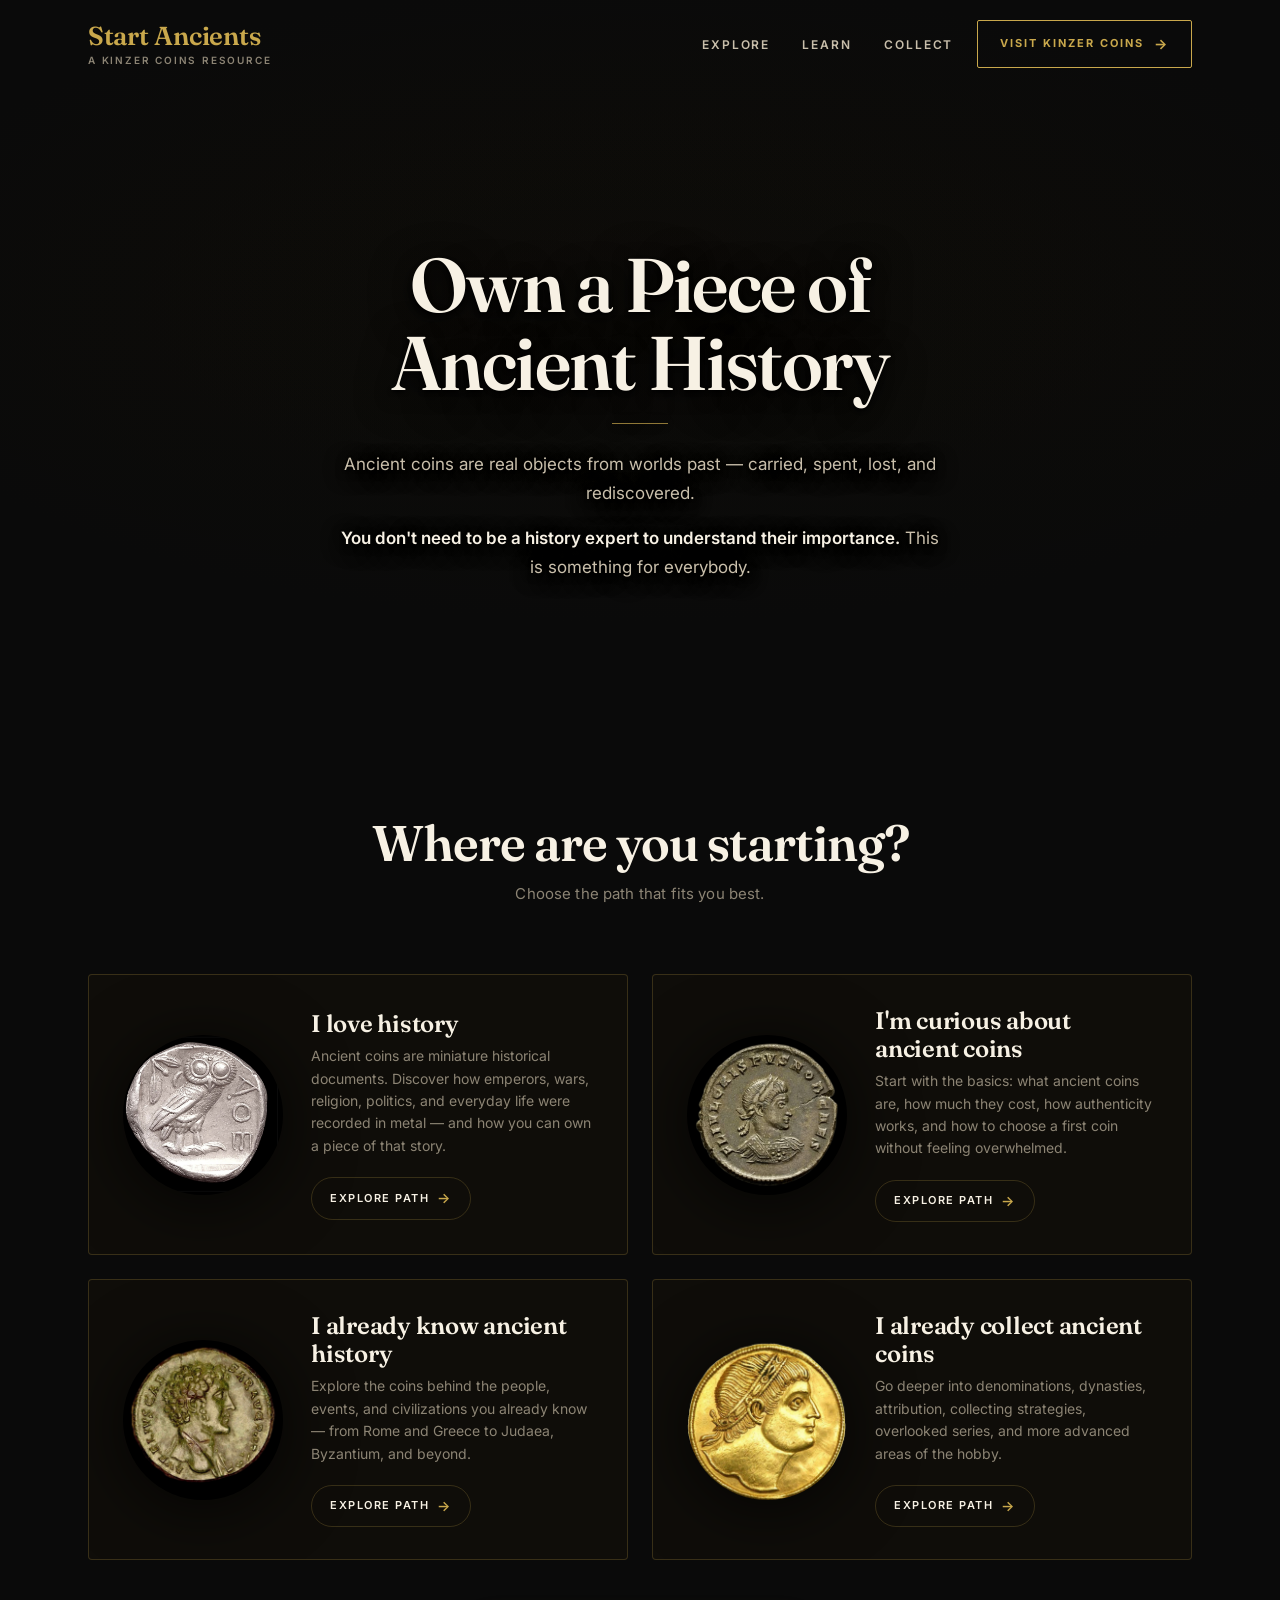
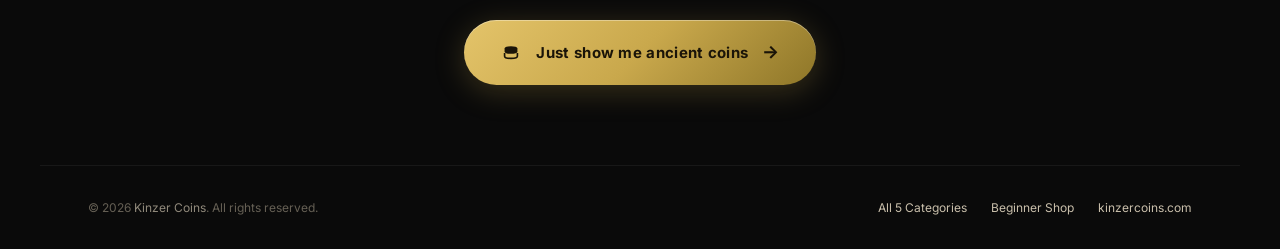
==== index.html @ 897a08aa "Shorten hero lead paragraphs per Charlie's feedback Two long paragraphs (~50 words each) shortened t" ====
<!DOCTYPE html>
<html lang="en">
<head>
  <meta charset="UTF-8"/>
  <meta name="viewport" content="width=device-width,initial-scale=1.0"/>
  <title>Start Ancients — A Kinzer Coins Resource</title>
  <meta name="description" content="Own a piece of ancient history. Real coins from Rome, Greece, Judaea, Byzantium and beyond — still surprisingly affordable. A guided discovery engine for history fans, beginners, and collectors."/>
  <link rel="canonical" href="https://startancients.com/"/>

  <link rel="icon" type="image/png" href="logo.png"/>
  <link rel="apple-touch-icon" href="logo.png"/>

  <meta property="og:title" content="Start Ancients — A Kinzer Coins Resource"/>
  <meta property="og:description" content="Own a piece of ancient history. Real coins from Rome, Greece, Judaea, Byzantium and beyond — still surprisingly affordable. Where are you starting?"/>
  <meta property="og:image" content="https://startancients.com/logo.png"/>
  <meta property="og:type" content="website"/>
  <meta property="og:url" content="https://startancients.com/"/>
  <meta property="og:site_name" content="Kinzer Coins"/>

  <meta name="twitter:card" content="summary_large_image"/>
  <meta name="twitter:title" content="Start Ancients — A Kinzer Coins Resource"/>
  <meta name="twitter:description" content="Own a piece of ancient history. Real coins from Rome, Greece, Judaea, Byzantium and beyond — still surprisingly affordable. Where are you starting?"/>
  <meta name="twitter:image" content="https://startancients.com/logo.png"/>

  <script type="application/ld+json">
  {
    "@context": "https://schema.org",
    "@graph": [
      {"@type":"Organization","@id":"https://kinzercoins.com/#organization","name":"Kinzer Coins","url":"https://kinzercoins.com/","logo":{"@type":"ImageObject","url":"https://startancients.com/logo.png"},"foundingDate":"2022","sameAs":["https://startancients.com/"]},
      {"@type":"WebSite","@id":"https://startancients.com/#website","url":"https://startancients.com/","name":"Start Ancients","description":"A guided discovery engine for ancient coin collecting, curated by Kinzer Coins.","publisher":{"@id":"https://kinzercoins.com/#organization"},"inLanguage":"en"},
      {"@type":"WebPage","@id":"https://startancients.com/#webpage","url":"https://startancients.com/","name":"Start Ancients — A Kinzer Coins Resource","isPartOf":{"@id":"https://startancients.com/#website"},"about":{"@id":"https://kinzercoins.com/#organization"},"inLanguage":"en"}
    ]
  }
  </script>

  <link rel="preconnect" href="https://fonts.googleapis.com"/>
  <link rel="preconnect" href="https://fonts.gstatic.com" crossorigin/>
  <link href="https://fonts.googleapis.com/css2?family=Fraunces:opsz,wght@9..144,400;9..144,600;9..144,800&family=Inter:wght@400;500;600;700&display=swap" rel="stylesheet"/>
  <link rel="preconnect" href="https://d8j0ntlcm91z4.cloudfront.net" crossorigin/>
  <link rel="preconnect" href="https://kinzercoins.com" crossorigin/>
  <link rel="preload" as="image" href="/assets/coins/love-history.jpeg"/>
  <link rel="preload" as="image" href="/assets/coins/curious.png"/>
  <link rel="preload" as="image" href="/assets/coins/know-history.jpeg"/>
  <link rel="preload" as="image" href="/assets/coins/collect.png"/>

<style>
/* ═══════ TOKENS ══════════════════════════════════════════════ */
:root{
  --bg:    #0A0A0A;
  --bg2:   #111;
  --bg3:   #171716;
  --ink:   #F7F1E4;
  --ink2:  #C9BFAB;
  --ink3:  #8C8474;
  --ink4:  #5A5449;
  --gold:  #C9A84C;
  --gold2: #E4C46A;
  --gold3: #8E7628;
  --line:  rgba(201,168,76,.22);
  --line2: rgba(255,255,255,.06);
  --serif: 'Fraunces', ui-serif, Georgia, serif;
  --sans:  'Inter', system-ui, -apple-system, Segoe UI, sans-serif;
  --rp:    999px;
  --e1:    cubic-bezier(.16,1,.3,1);
  --g:     clamp(20px, 4vw, 48px);
  --mx:    1200px;
  --nav-h: 88px;
}

*,*::before,*::after{box-sizing:border-box;margin:0;padding:0;}
html{scroll-behavior:smooth;}
body{
  background:var(--bg);color:var(--ink);
  font-family:var(--sans);font-size:16px;line-height:1.6;
  -webkit-font-smoothing:antialiased;
  overflow-x:hidden;
}
img,svg{display:block;max-width:100%;}
a{color:inherit;text-decoration:none;}
button{font:inherit;color:inherit;background:none;border:none;cursor:pointer;}

/* ═══════ HEADER ══════════════════════════════════════════════ */
.head{
  position:absolute;top:0;left:0;right:0;z-index:10;
  padding:20px var(--g);
  display:flex;align-items:center;gap:24px;
  max-width:var(--mx);margin:0 auto;
}
.brand{display:flex;flex-direction:column;line-height:1;}
.brand-name{
  font-family:var(--serif);font-size:26px;font-weight:600;letter-spacing:-.01em;
  color:var(--gold);
}
.brand-sub{
  font-size:10px;font-weight:600;letter-spacing:.18em;text-transform:uppercase;
  color:var(--ink3);margin-top:6px;
}
.nav{display:flex;gap:32px;margin-left:auto;}
.nav a{
  font-size:12px;font-weight:600;letter-spacing:.16em;text-transform:uppercase;
  color:var(--ink2);transition:color .2s;
}
.nav a:hover{color:var(--gold);}
.cta-visit{
  border:1px solid var(--gold);color:var(--gold);
  padding:12px 22px;border-radius:2px;
  font-size:11px;font-weight:700;letter-spacing:.18em;text-transform:uppercase;
  display:inline-flex;align-items:center;gap:10px;
  transition:background .2s,color .2s;
}
.cta-visit:hover{background:var(--gold);color:var(--bg);}
.cta-visit::after{content:'→';font-size:14px;}

/* ═══════ HERO ═══════════════════════════════════════════════ */
.hero{
  position:relative;min-height:min(760px,90vh);
  padding:calc(var(--nav-h) + 40px) var(--g) 60px;
  display:flex;align-items:center;justify-content:center;
  overflow:hidden;
  background:
    radial-gradient(ellipse 90% 60% at 50% 40%,rgba(20,15,5,.55) 0%,transparent 70%),
    #0A0A0A;
}
.hero-illust{
  position:absolute;inset:0;
  background-image:url('https://d8j0ntlcm91z4.cloudfront.net/user_3CIwHC9cSeSP5IcEtn4x6k0fty6/hf_20260916_154203_e5c168af-d2f2-4541-8921-5e975635ee38.png');
  background-size:cover;background-position:center;
  opacity:1;
  z-index:0;
}
.hero::after{
  content:'';position:absolute;inset:0;z-index:1;pointer-events:none;
  background:
    radial-gradient(ellipse 55% 45% at 50% 45%,rgba(10,10,10,.55) 0%,transparent 70%),
    linear-gradient(to bottom,rgba(10,10,10,.15) 0%,rgba(10,10,10,.1) 45%,rgba(10,10,10,.92) 100%);
}
.hcon{position:relative;z-index:2;text-align:center;max-width:760px;}
.hh1{
  font-family:var(--serif);
  font-size:clamp(40px,6.2vw,76px);font-weight:600;
  line-height:1.02;letter-spacing:-.02em;color:var(--ink);
  margin-bottom:22px;
  text-shadow:
    0 2px 4px  rgba(0,0,0,.95),
    0 4px 18px rgba(0,0,0,.8),
    0 8px 40px rgba(0,0,0,.55);
}
.hdiv{
  width:56px;height:1px;background:var(--gold);margin:20px auto 26px;opacity:.7;
  box-shadow:0 0 12px rgba(0,0,0,.6);
}
.hlead{
  font-size:clamp(15px,1.4vw,17px);color:var(--ink2);
  max-width:600px;margin:0 auto 16px;line-height:1.7;
  text-shadow:
    0 1px 3px  rgba(0,0,0,.95),
    0 2px 10px rgba(0,0,0,.85),
    0 4px 22px rgba(0,0,0,.6);
}
.hlead:last-child{margin-bottom:0;}
.hlead strong{color:var(--ink);font-weight:600;}

/* Section header above the 4 path cards */
.paths-intro{
  padding:56px var(--g) 8px;
  max-width:var(--mx);margin:0 auto;
  text-align:center;
}
.paths-h2{
  font-family:var(--serif);
  font-size:clamp(30px,4vw,50px);font-weight:600;
  line-height:1.08;letter-spacing:-.02em;color:var(--ink);
  margin-bottom:12px;
}
.paths-sub{
  color:var(--ink3);font-size:15px;letter-spacing:.01em;
}

/* ═══════ PATH GRID ══════════════════════════════════════════ */
.paths{
  padding:60px var(--g) 40px;
  max-width:var(--mx);margin:0 auto;
  display:grid;grid-template-columns:1fr 1fr;
  gap:24px;
}
.path{
  position:relative;
  background:rgba(20,17,10,.55);
  border:1px solid var(--line);
  border-radius:4px;
  padding:32px 34px;
  display:grid;grid-template-columns:160px 1fr;gap:28px;align-items:center;
  transition:border-color .3s var(--e1),transform .3s var(--e1),background .3s var(--e1);
  overflow:hidden;
}
.path::before{
  content:'';position:absolute;inset:0;z-index:0;pointer-events:none;
  background:radial-gradient(ellipse 60% 100% at 0% 50%,rgba(201,168,76,.06),transparent 70%);
  opacity:0;transition:opacity .3s;
}
.path:hover{border-color:rgba(201,168,76,.45);background:rgba(24,20,12,.7);}
.path:hover::before{opacity:1;}
.path-img{
  position:relative;z-index:1;
  width:160px;height:160px;
  display:flex;align-items:center;justify-content:center;
  background:radial-gradient(circle,rgba(255,255,255,.04) 0%,transparent 65%);
}
.path-img img{
  max-width:100%;max-height:100%;
  border-radius:50%;
  filter:drop-shadow(0 8px 34px rgba(0,0,0,.75));
  object-fit:cover;
  width:100%;height:100%;
  transform-origin:50% 50%;
  animation:coin-sway 8s ease-in-out infinite;
  will-change:transform;
  backface-visibility:hidden;
}
/* Stagger each card so they don't move in lockstep */
.paths .path:nth-child(1) .path-img img{animation-delay:0s;}
.paths .path:nth-child(2) .path-img img{animation-delay:-2s;}
.paths .path:nth-child(3) .path-img img{animation-delay:-4s;}
.paths .path:nth-child(4) .path-img img{animation-delay:-6s;}
@keyframes coin-sway{
  0%,100%{transform:perspective(1000px) rotateY(-32deg) rotateX(4deg);}
  50%    {transform:perspective(1000px) rotateY(32deg)  rotateX(-4deg);}
}
/* Pause the sway on hover so the visitor gets a clean look at the coin */
.path:hover .path-img img{animation-play-state:paused;transform:perspective(1000px) rotateY(0deg);transition:transform .5s cubic-bezier(.16,1,.3,1);}
@media (prefers-reduced-motion:reduce){
  .path-img img{animation:none;transform:none;}
}
.path-body{position:relative;z-index:1;}
.path-title{
  font-family:var(--serif);font-size:24px;font-weight:600;
  line-height:1.15;color:var(--ink);margin-bottom:8px;letter-spacing:-.01em;
}
.path-desc{
  font-size:14px;color:var(--ink3);line-height:1.6;margin-bottom:20px;
  max-width:360px;
}
.path-btn{
  display:inline-flex;align-items:center;gap:8px;
  border:1px solid var(--line);color:var(--ink);
  padding:9px 18px;border-radius:var(--rp);
  font-size:11px;font-weight:600;letter-spacing:.14em;text-transform:uppercase;
  transition:border-color .2s,color .2s,background .2s;
}
.path-btn::after{content:'→';font-size:14px;color:var(--gold);}
.path:hover .path-btn{border-color:var(--gold);color:var(--gold);}
.path:hover .path-btn::after{transform:translateX(2px);}

/* ═══════ SHOP CTA ═══════════════════════════════════════════ */
.shop-cta-wrap{
  padding:20px var(--g) 80px;
  display:flex;justify-content:center;
}
.shop-cta{
  display:inline-flex;align-items:center;gap:14px;
  background:linear-gradient(135deg,var(--gold2) 0%,var(--gold) 50%,var(--gold3) 100%);
  color:#1a1408;font-weight:700;letter-spacing:.02em;
  padding:18px 36px;border-radius:var(--rp);
  font-size:15px;
  box-shadow:0 6px 30px rgba(201,168,76,.25),inset 0 1px 0 rgba(255,255,255,.35);
  transition:transform .2s,box-shadow .2s;
}
.shop-cta::before{
  content:'';width:22px;height:22px;
  background:currentColor;
  -webkit-mask:url("data:image/svg+xml;utf8,<svg xmlns='http://www.w3.org/2000/svg' viewBox='0 0 24 24' fill='currentColor'><ellipse cx='12' cy='7' rx='7' ry='2.4'/><path d='M5 7v3.5c0 1.3 3.1 2.4 7 2.4s7-1.1 7-2.4V7'/><path d='M5 12v3.5c0 1.3 3.1 2.4 7 2.4s7-1.1 7-2.4V12' fill='none' stroke='currentColor' stroke-width='1.8'/></svg>") center/contain no-repeat;
          mask:url("data:image/svg+xml;utf8,<svg xmlns='http://www.w3.org/2000/svg' viewBox='0 0 24 24' fill='currentColor'><ellipse cx='12' cy='7' rx='7' ry='2.4'/><path d='M5 7v3.5c0 1.3 3.1 2.4 7 2.4s7-1.1 7-2.4V7'/><path d='M5 12v3.5c0 1.3 3.1 2.4 7 2.4s7-1.1 7-2.4V12' fill='none' stroke='currentColor' stroke-width='1.8'/></svg>") center/contain no-repeat;
}
.shop-cta::after{content:'→';font-size:18px;}
.shop-cta:hover{transform:translateY(-2px);box-shadow:0 10px 36px rgba(201,168,76,.35),inset 0 1px 0 rgba(255,255,255,.35);}

/* ═══════ FOOTER ═════════════════════════════════════════════ */
.foot{
  border-top:1px solid var(--line2);
  padding:32px var(--g);
  display:flex;align-items:center;justify-content:space-between;flex-wrap:wrap;gap:16px;
  max-width:var(--mx);margin:0 auto;
  font-size:12px;color:var(--ink3);
}
.foot a{color:var(--ink2);}
.foot a:hover{color:var(--gold);}
.foot-links{display:flex;gap:24px;flex-wrap:wrap;}
.foot-copy{opacity:.7;}

/* ═══════ RESPONSIVE ════════════════════════════════════════ */
@media (max-width:900px){
  .nav{display:none;}
  .head{padding:18px var(--g);}
  .paths{grid-template-columns:1fr;gap:16px;}
  .path{grid-template-columns:100px 1fr;gap:20px;padding:24px 22px;}
  .path-img{width:100px;height:100px;}
  .path-title{font-size:20px;}
}
@media (max-width:520px){
  .brand-sub{display:none;}
  .cta-visit{padding:10px 14px;font-size:10px;letter-spacing:.14em;}
  .hero{min-height:70vh;padding-top:calc(var(--nav-h));}
  .hh1{font-size:clamp(36px,10vw,52px);}
  .path{grid-template-columns:1fr;text-align:left;padding:22px;}
  .path-img{margin-bottom:6px;width:80px;height:80px;}
}
/* Touch: no sticky hover */
@media (hover:none) and (pointer:coarse){
  .path:hover,.cta-visit:hover,.shop-cta:hover{transform:none;}
}
/* A11y focus */
:focus{outline:none;}
a:focus-visible,button:focus-visible{outline:2px solid var(--gold);outline-offset:3px;border-radius:6px;}
@media (prefers-reduced-motion:reduce){*,*::before,*::after{animation-duration:.001s!important;transition-duration:.001s!important;}}
</style>
</head>
<body>

<header class="head">
  <a href="/" class="brand" aria-label="Start Ancients — home">
    <span class="brand-name">Start Ancients</span>
    <span class="brand-sub">A Kinzer Coins Resource</span>
  </a>
  <nav class="nav" aria-label="Main navigation">
    <a href="/categories">Explore</a>
    <a href="/history-through-coins">Learn</a>
    <a href="/collector">Collect</a>
  </nav>
  <a href="https://kinzercoins.com" target="_blank" rel="noopener" class="cta-visit">Visit Kinzer Coins</a>
</header>

<section class="hero" aria-labelledby="hero-heading">
  <div class="hero-illust" aria-hidden="true"></div>
  <div class="hcon">
    <h1 class="hh1" id="hero-heading">Own a Piece of<br>Ancient History</h1>
    <div class="hdiv" aria-hidden="true"></div>
    <p class="hlead">Ancient coins are real objects from worlds past — carried, spent, lost, and rediscovered.</p>
    <p class="hlead"><strong>You don't need to be a history expert to understand their importance.</strong> This is something for everybody.</p>
  </div>
</section>

<section class="paths-intro" aria-labelledby="paths-heading">
  <h2 class="paths-h2" id="paths-heading">Where are you starting?</h2>
  <p class="paths-sub">Choose the path that fits you best.</p>
</section>

<section class="paths" aria-label="Choose your path">

  <a href="/love-history" class="path">
    <div class="path-img"><img src="/assets/coins/love-history.jpeg" alt="Athenian silver tetradrachm — Owl of Athena" loading="eager" decoding="async"/></div>
    <div class="path-body">
      <div class="path-title">I love history</div>
      <p class="path-desc">Ancient coins are miniature historical documents. Discover how emperors, wars, religion, politics, and everyday life were recorded in metal — and how you can own a piece of that story.</p>
      <span class="path-btn">Explore path</span>
    </div>
  </a>

  <a href="/start-here" class="path">
    <div class="path-img"><img src="/assets/coins/curious.png" alt="Ancient Roman bronze — Crispus, son of Constantine" loading="eager" decoding="async"/></div>
    <div class="path-body">
      <div class="path-title">I'm curious about ancient coins</div>
      <p class="path-desc">Start with the basics: what ancient coins are, how much they cost, how authenticity works, and how to choose a first coin without feeling overwhelmed.</p>
      <span class="path-btn">Explore path</span>
    </div>
  </a>

  <a href="/history-through-coins" class="path">
    <div class="path-img"><img src="/assets/coins/know-history.jpeg" alt="Ancient Roman bronze — Marcus Aurelius as Caesar" loading="eager" decoding="async"/></div>
    <div class="path-body">
      <div class="path-title">I already know ancient history</div>
      <p class="path-desc">Explore the coins behind the people, events, and civilizations you already know — from Rome and Greece to Judaea, Byzantium, and beyond.</p>
      <span class="path-btn">Explore path</span>
    </div>
  </a>

  <a href="/collector" class="path">
    <div class="path-img"><img src="/assets/coins/collect.png" alt="Ancient gold coin — laureled imperial portrait" loading="eager" decoding="async"/></div>
    <div class="path-body">
      <div class="path-title">I already collect ancient coins</div>
      <p class="path-desc">Go deeper into denominations, dynasties, attribution, collecting strategies, overlooked series, and more advanced areas of the hobby.</p>
      <span class="path-btn">Explore path</span>
    </div>
  </a>

</section>

<div class="shop-cta-wrap">
  <a href="https://kinzercoins.com/collections/im-new-to-ancient-coins" target="_blank" rel="noopener" class="shop-cta">
    Just show me ancient coins
  </a>
</div>

<footer class="foot" role="contentinfo">
  <div class="foot-copy">&copy; 2026 <a href="https://kinzercoins.com" target="_blank" rel="noopener">Kinzer Coins</a>. All rights reserved.</div>
  <nav class="foot-links" aria-label="Footer navigation">
    <a href="/categories">All 5 Categories</a>
    <a href="https://kinzercoins.com/collections/im-new-to-ancient-coins" target="_blank" rel="noopener">Beginner Shop</a>
    <a href="https://kinzercoins.com" target="_blank" rel="noopener">kinzercoins.com</a>
  </nav>
</footer>

</body>
</html>
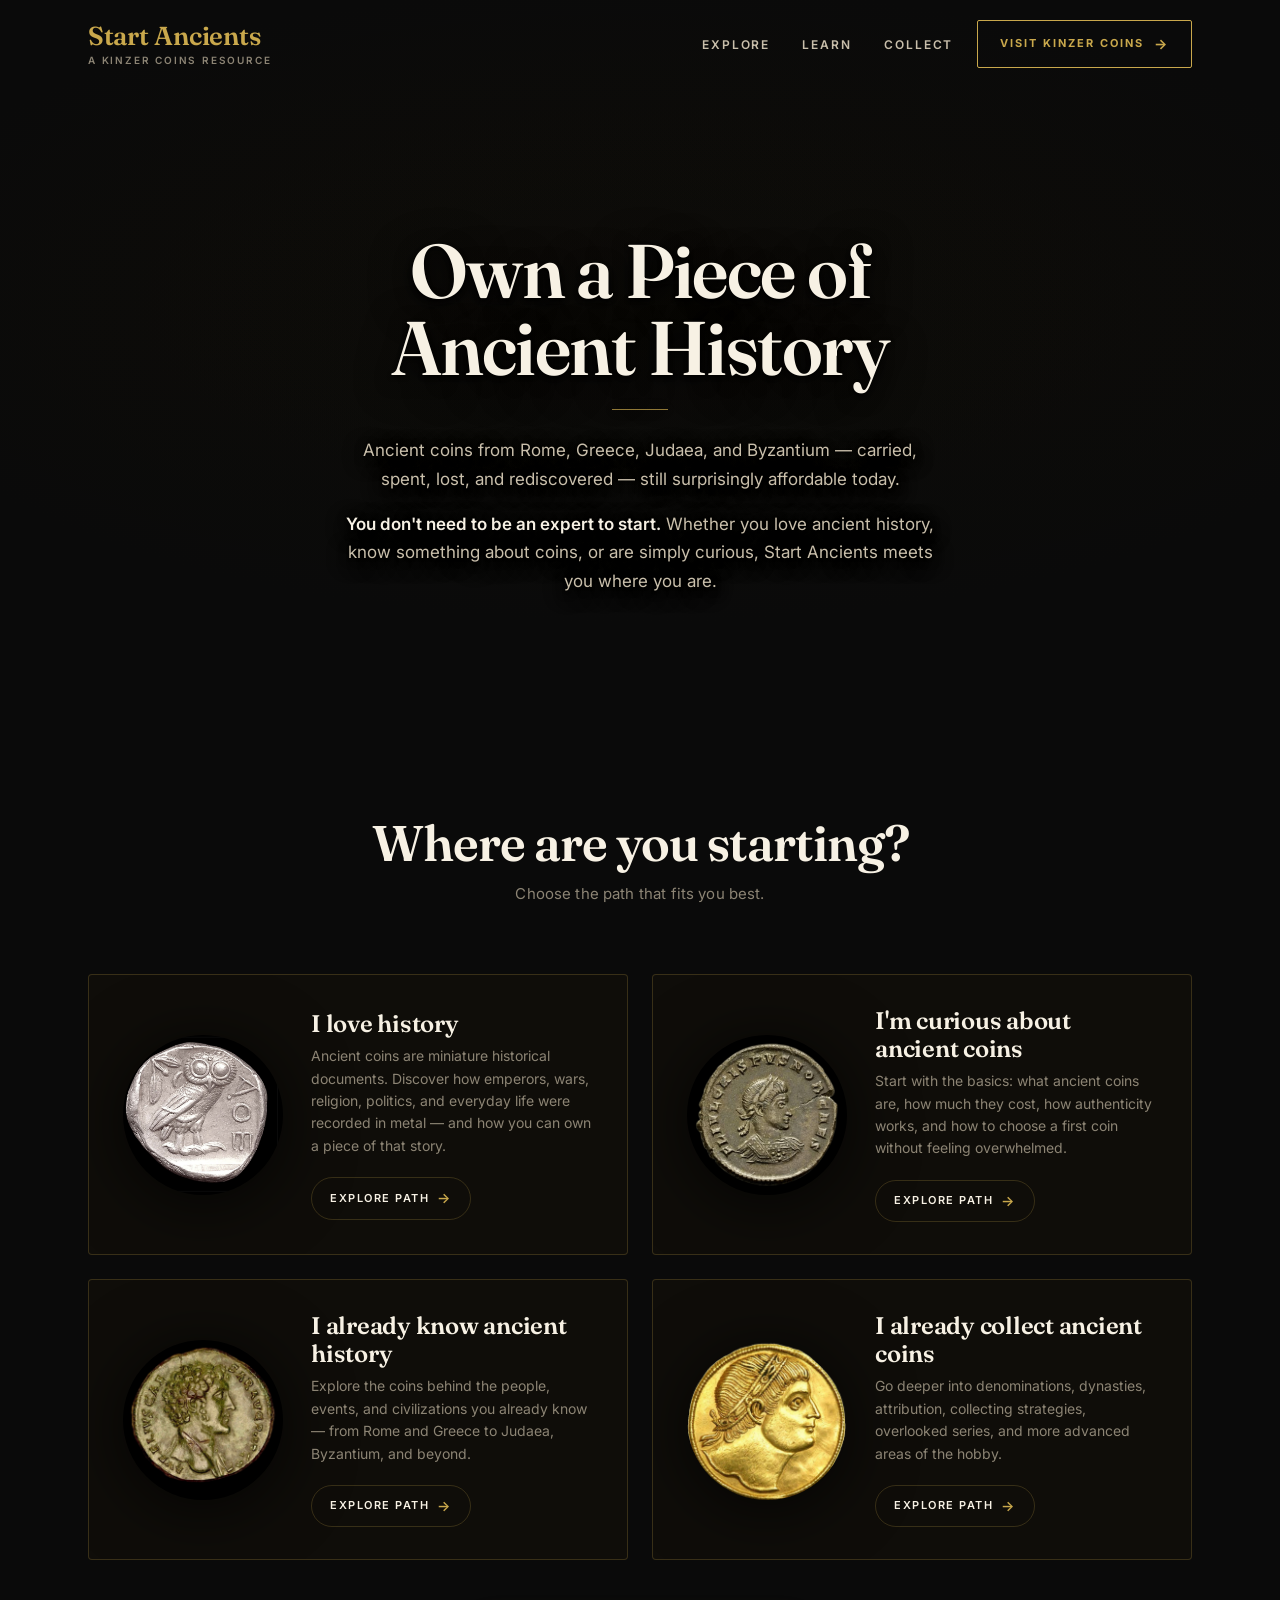
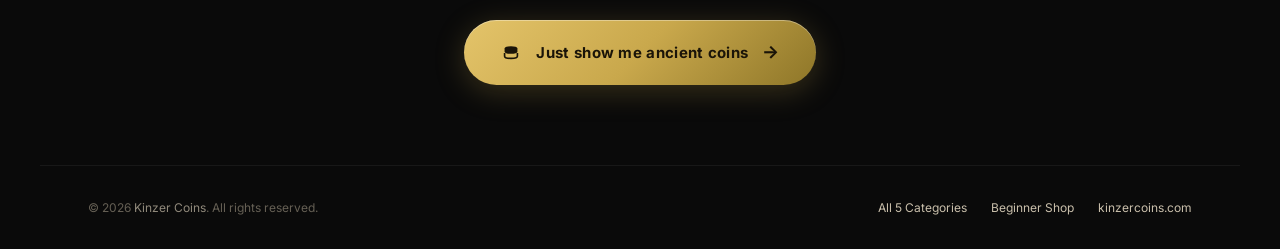
==== commit 04b24110: "Restore the substance of the hero paragraphs, just tighter Correction on the last commit: don't drop" ====
--- a/index.html
+++ b/index.html
@@ -334,8 +334,8 @@
   <div class="hcon">
     <h1 class="hh1" id="hero-heading">Own a Piece of<br>Ancient History</h1>
     <div class="hdiv" aria-hidden="true"></div>
-    <p class="hlead">Ancient coins are real objects from worlds past — carried, spent, lost, and rediscovered.</p>
-    <p class="hlead"><strong>You don't need to be a history expert to understand their importance.</strong> This is something for everybody.</p>
+    <p class="hlead">Ancient coins from Rome, Greece, Judaea, and Byzantium — carried, spent, lost, and rediscovered — still surprisingly affordable today.</p>
+    <p class="hlead"><strong>You don't need to be an expert to start.</strong> Whether you love ancient history, know something about coins, or are simply curious, Start Ancients meets you where you are.</p>
   </div>
 </section>
 
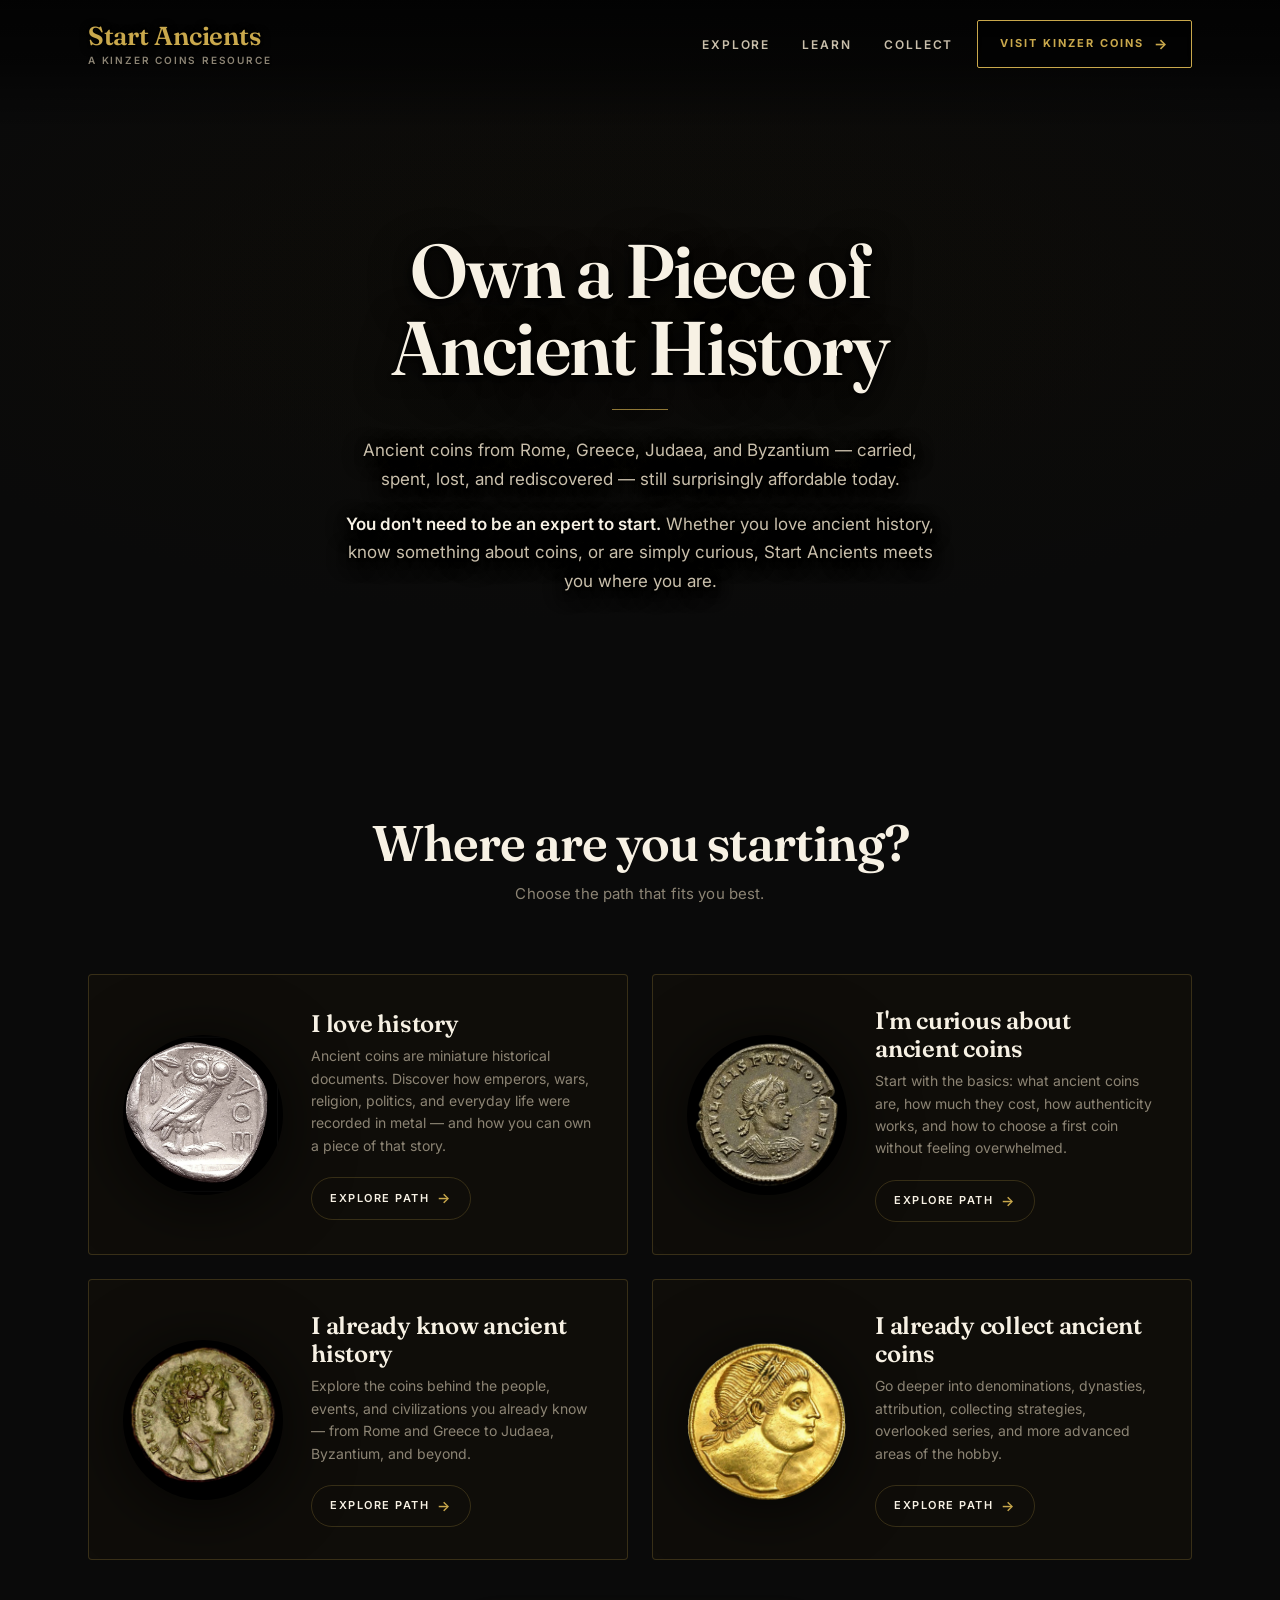
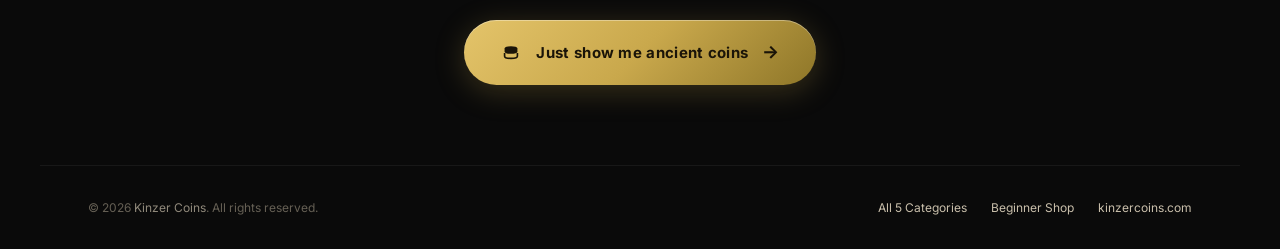
==== commit 5f6e7985: "Fix unreadable homepage header on mobile The homepage header was sitting directly on top of the marb" ====
--- a/index.html
+++ b/index.html
@@ -80,20 +80,26 @@
 button{font:inherit;color:inherit;background:none;border:none;cursor:pointer;}
 
 /* ═══════ HEADER ══════════════════════════════════════════════ */
+.head-bg{
+  position:absolute;top:0;left:0;right:0;height:130px;z-index:9;pointer-events:none;
+  background:linear-gradient(to bottom,rgba(0,0,0,.78) 0%,rgba(0,0,0,.55) 50%,rgba(0,0,0,0) 100%);
+}
 .head{
   position:absolute;top:0;left:0;right:0;z-index:10;
   padding:20px var(--g);
   display:flex;align-items:center;gap:24px;
   max-width:var(--mx);margin:0 auto;
 }
-.brand{display:flex;flex-direction:column;line-height:1;}
+.brand{display:flex;flex-direction:column;line-height:1;min-width:0;flex-shrink:0;}
 .brand-name{
   font-family:var(--serif);font-size:26px;font-weight:600;letter-spacing:-.01em;
-  color:var(--gold);
+  color:var(--gold);white-space:nowrap;
+  text-shadow:0 1px 3px rgba(0,0,0,.9),0 2px 10px rgba(0,0,0,.7);
 }
 .brand-sub{
   font-size:10px;font-weight:600;letter-spacing:.18em;text-transform:uppercase;
-  color:var(--ink3);margin-top:6px;
+  color:var(--ink3);margin-top:6px;white-space:nowrap;
+  text-shadow:0 1px 2px rgba(0,0,0,.85);
 }
 .nav{display:flex;gap:32px;margin-left:auto;}
 .nav a{
@@ -107,9 +113,14 @@
   font-size:11px;font-weight:700;letter-spacing:.18em;text-transform:uppercase;
   display:inline-flex;align-items:center;gap:10px;
   transition:background .2s,color .2s;
-}
-.cta-visit:hover{background:var(--gold);color:var(--bg);}
+  white-space:nowrap;flex-shrink:0;
+  background:rgba(0,0,0,.35);backdrop-filter:blur(4px);
+  text-shadow:0 1px 2px rgba(0,0,0,.85);
+}
+.cta-visit:hover{background:var(--gold);color:var(--bg);text-shadow:none;}
 .cta-visit::after{content:'→';font-size:14px;}
+.cta-visit .cta-full{display:inline;}
+.cta-visit .cta-short{display:none;}
 
 /* ═══════ HERO ═══════════════════════════════════════════════ */
 .hero{
@@ -298,7 +309,11 @@
 }
 @media (max-width:520px){
   .brand-sub{display:none;}
-  .cta-visit{padding:10px 14px;font-size:10px;letter-spacing:.14em;}
+  .brand-name{font-size:22px;}
+  .cta-visit{padding:9px 12px;font-size:10px;letter-spacing:.12em;gap:6px;}
+  .cta-visit .cta-full{display:none;}
+  .cta-visit .cta-short{display:inline;}
+  .head{padding:14px var(--g);gap:12px;}
   .hero{min-height:70vh;padding-top:calc(var(--nav-h));}
   .hh1{font-size:clamp(36px,10vw,52px);}
   .path{grid-template-columns:1fr;text-align:left;padding:22px;}
@@ -316,6 +331,7 @@
 </head>
 <body>
 
+<div class="head-bg" aria-hidden="true"></div>
 <header class="head">
   <a href="/" class="brand" aria-label="Start Ancients — home">
     <span class="brand-name">Start Ancients</span>
@@ -326,7 +342,7 @@
     <a href="/history-through-coins">Learn</a>
     <a href="/collector">Collect</a>
   </nav>
-  <a href="https://kinzercoins.com" target="_blank" rel="noopener" class="cta-visit">Visit Kinzer Coins</a>
+  <a href="https://kinzercoins.com" target="_blank" rel="noopener" class="cta-visit"><span class="cta-full">Visit Kinzer Coins</span><span class="cta-short">Visit Shop</span></a>
 </header>
 
 <section class="hero" aria-labelledby="hero-heading">
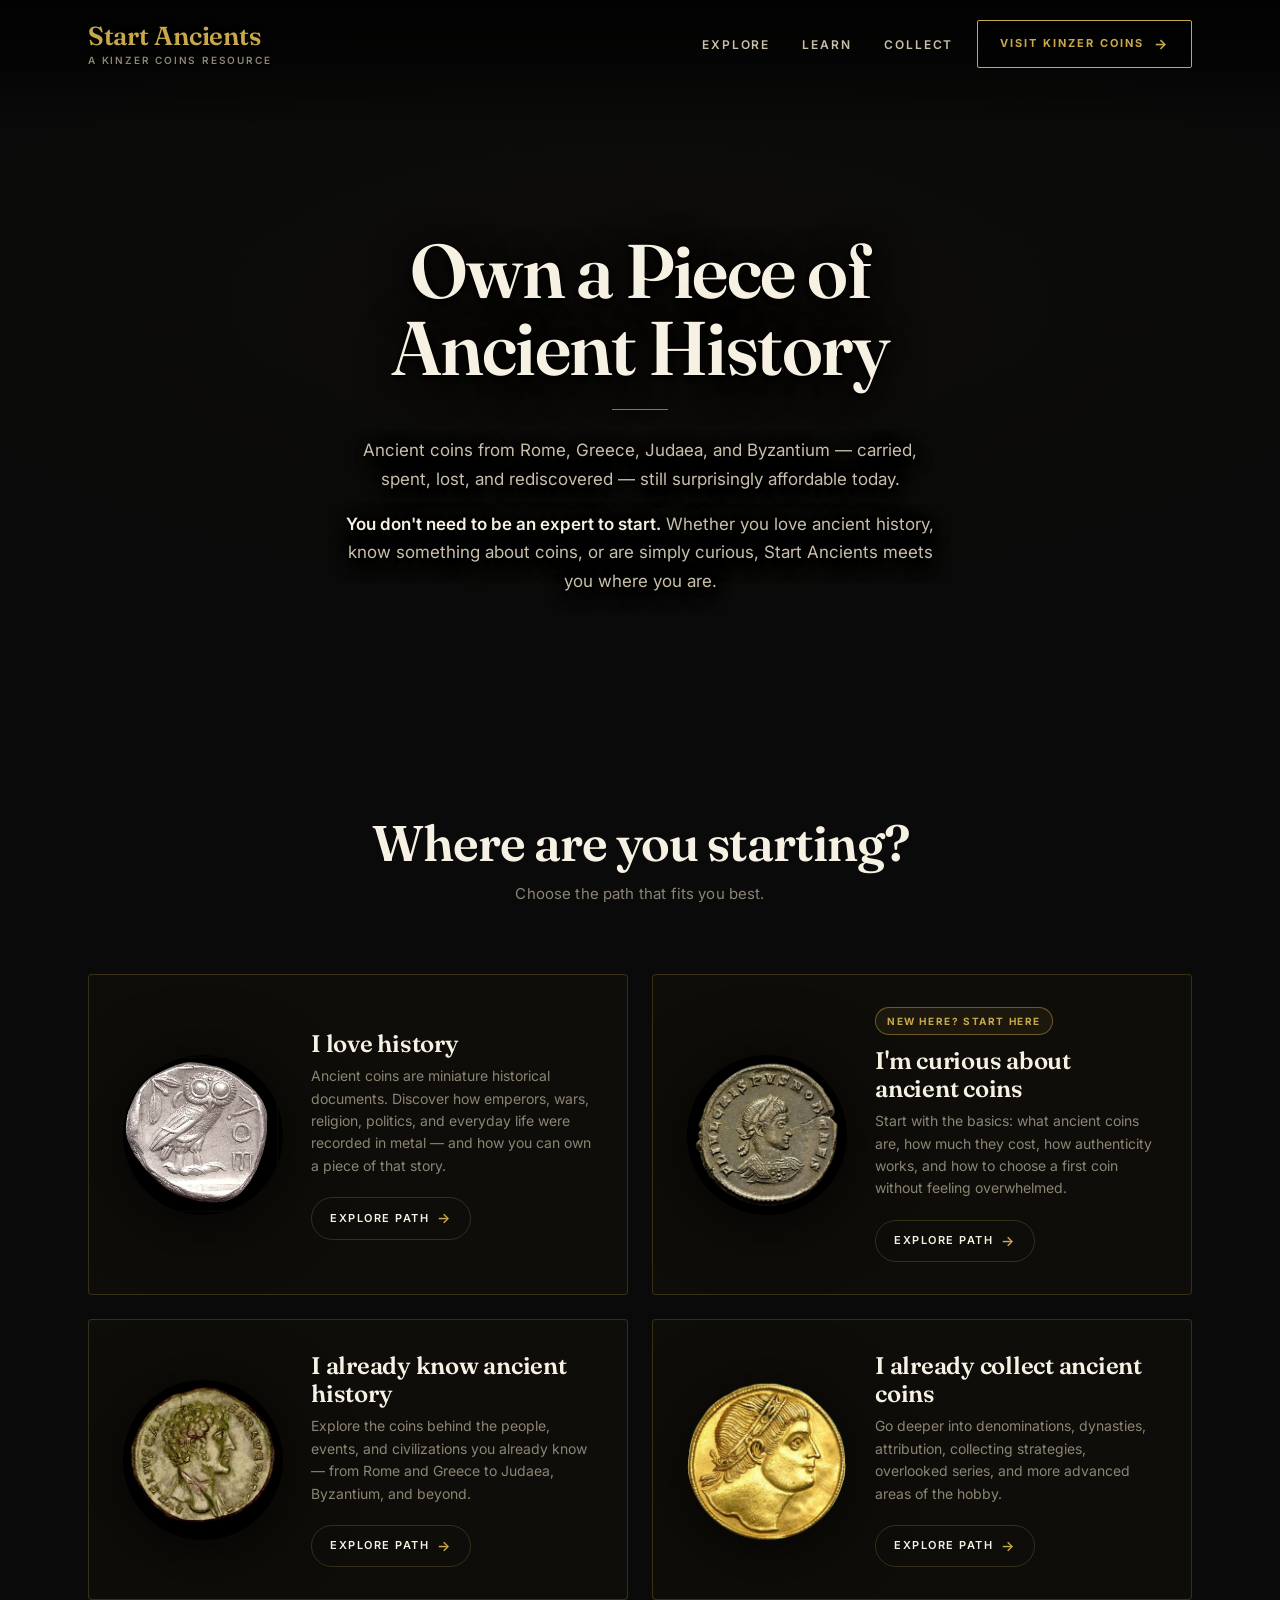
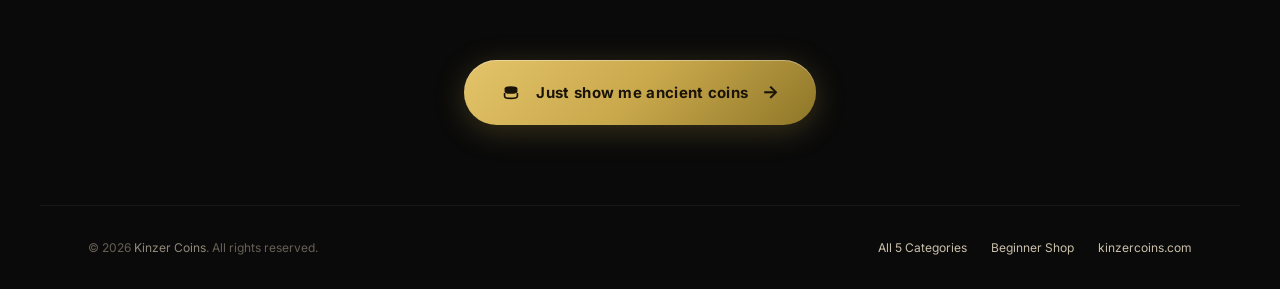
==== commit 12a2a898: "feat: add "New here? Start here" badge to beginner path card Diana's feedback: the "I'm curious abou" ====
--- a/index.html
+++ b/index.html
@@ -243,6 +243,17 @@
   .path-img img{animation:none;transform:none;}
 }
 .path-body{position:relative;z-index:1;}
+.path-badge{
+  display:inline-block;
+  font-size:10px;font-weight:700;letter-spacing:.16em;text-transform:uppercase;
+  color:var(--gold);
+  padding:5px 11px;
+  border:1px solid rgba(201,168,76,.45);
+  border-radius:999px;
+  background:rgba(201,168,76,.08);
+  margin-bottom:12px;
+  white-space:nowrap;
+}
 .path-title{
   font-family:var(--serif);font-size:24px;font-weight:600;
   line-height:1.15;color:var(--ink);margin-bottom:8px;letter-spacing:-.01em;
@@ -374,6 +385,7 @@
   <a href="/start-here" class="path">
     <div class="path-img"><img src="/assets/coins/curious.png" alt="Ancient Roman bronze — Crispus, son of Constantine" loading="eager" decoding="async"/></div>
     <div class="path-body">
+      <div class="path-badge">New here? Start here</div>
       <div class="path-title">I'm curious about ancient coins</div>
       <p class="path-desc">Start with the basics: what ancient coins are, how much they cost, how authenticity works, and how to choose a first coin without feeling overwhelmed.</p>
       <span class="path-btn">Explore path</span>
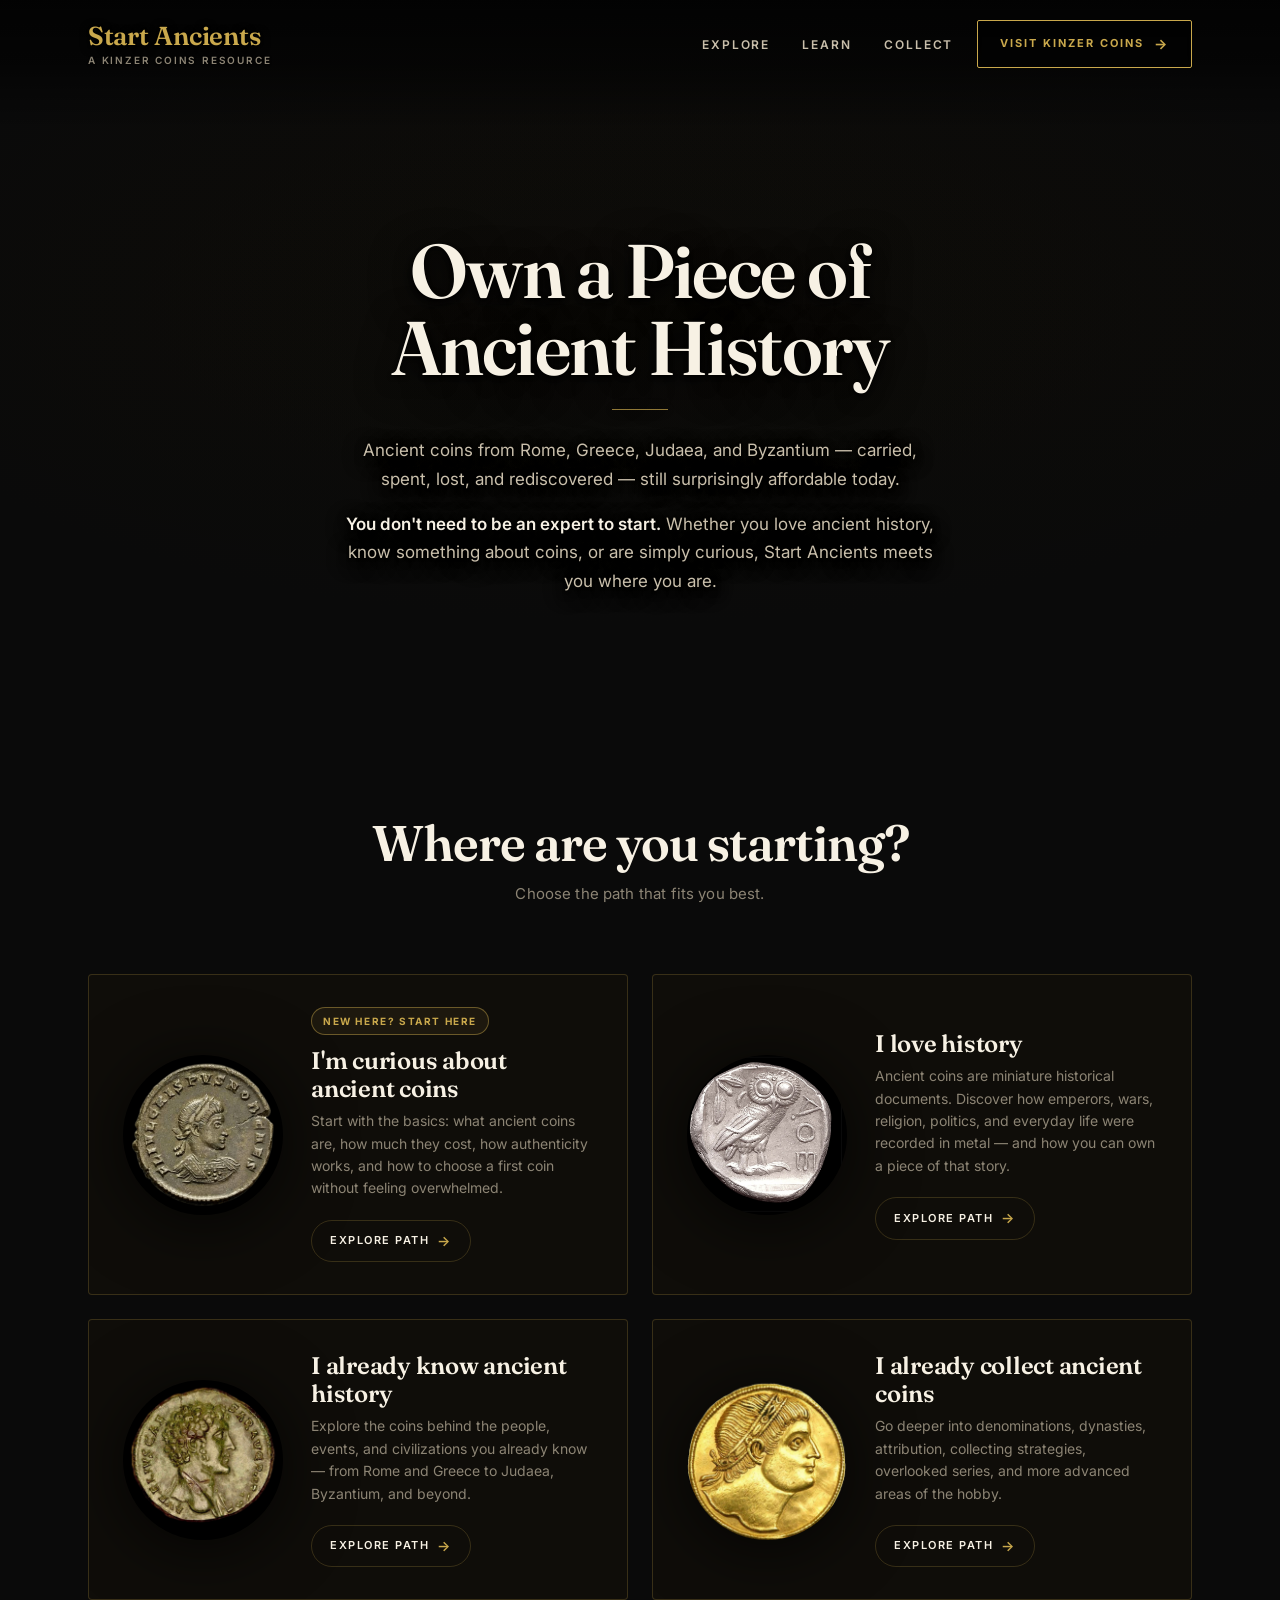
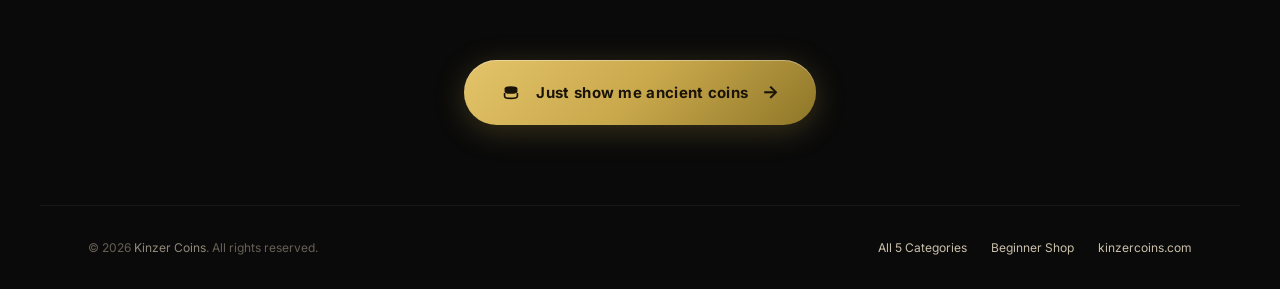
==== commit 183f34e5: "feat: move beginner card to position #1 for prominence Beginner-friendly "I'm curious about ancient " ====
--- a/index.html
+++ b/index.html
@@ -373,15 +373,6 @@
 
 <section class="paths" aria-label="Choose your path">
 
-  <a href="/love-history" class="path">
-    <div class="path-img"><img src="/assets/coins/love-history.jpeg" alt="Athenian silver tetradrachm — Owl of Athena" loading="eager" decoding="async"/></div>
-    <div class="path-body">
-      <div class="path-title">I love history</div>
-      <p class="path-desc">Ancient coins are miniature historical documents. Discover how emperors, wars, religion, politics, and everyday life were recorded in metal — and how you can own a piece of that story.</p>
-      <span class="path-btn">Explore path</span>
-    </div>
-  </a>
-
   <a href="/start-here" class="path">
     <div class="path-img"><img src="/assets/coins/curious.png" alt="Ancient Roman bronze — Crispus, son of Constantine" loading="eager" decoding="async"/></div>
     <div class="path-body">
@@ -392,6 +383,15 @@
     </div>
   </a>
 
+  <a href="/love-history" class="path">
+    <div class="path-img"><img src="/assets/coins/love-history.jpeg" alt="Athenian silver tetradrachm — Owl of Athena" loading="eager" decoding="async"/></div>
+    <div class="path-body">
+      <div class="path-title">I love history</div>
+      <p class="path-desc">Ancient coins are miniature historical documents. Discover how emperors, wars, religion, politics, and everyday life were recorded in metal — and how you can own a piece of that story.</p>
+      <span class="path-btn">Explore path</span>
+    </div>
+  </a>
+
   <a href="/history-through-coins" class="path">
     <div class="path-img"><img src="/assets/coins/know-history.jpeg" alt="Ancient Roman bronze — Marcus Aurelius as Caesar" loading="eager" decoding="async"/></div>
     <div class="path-body">
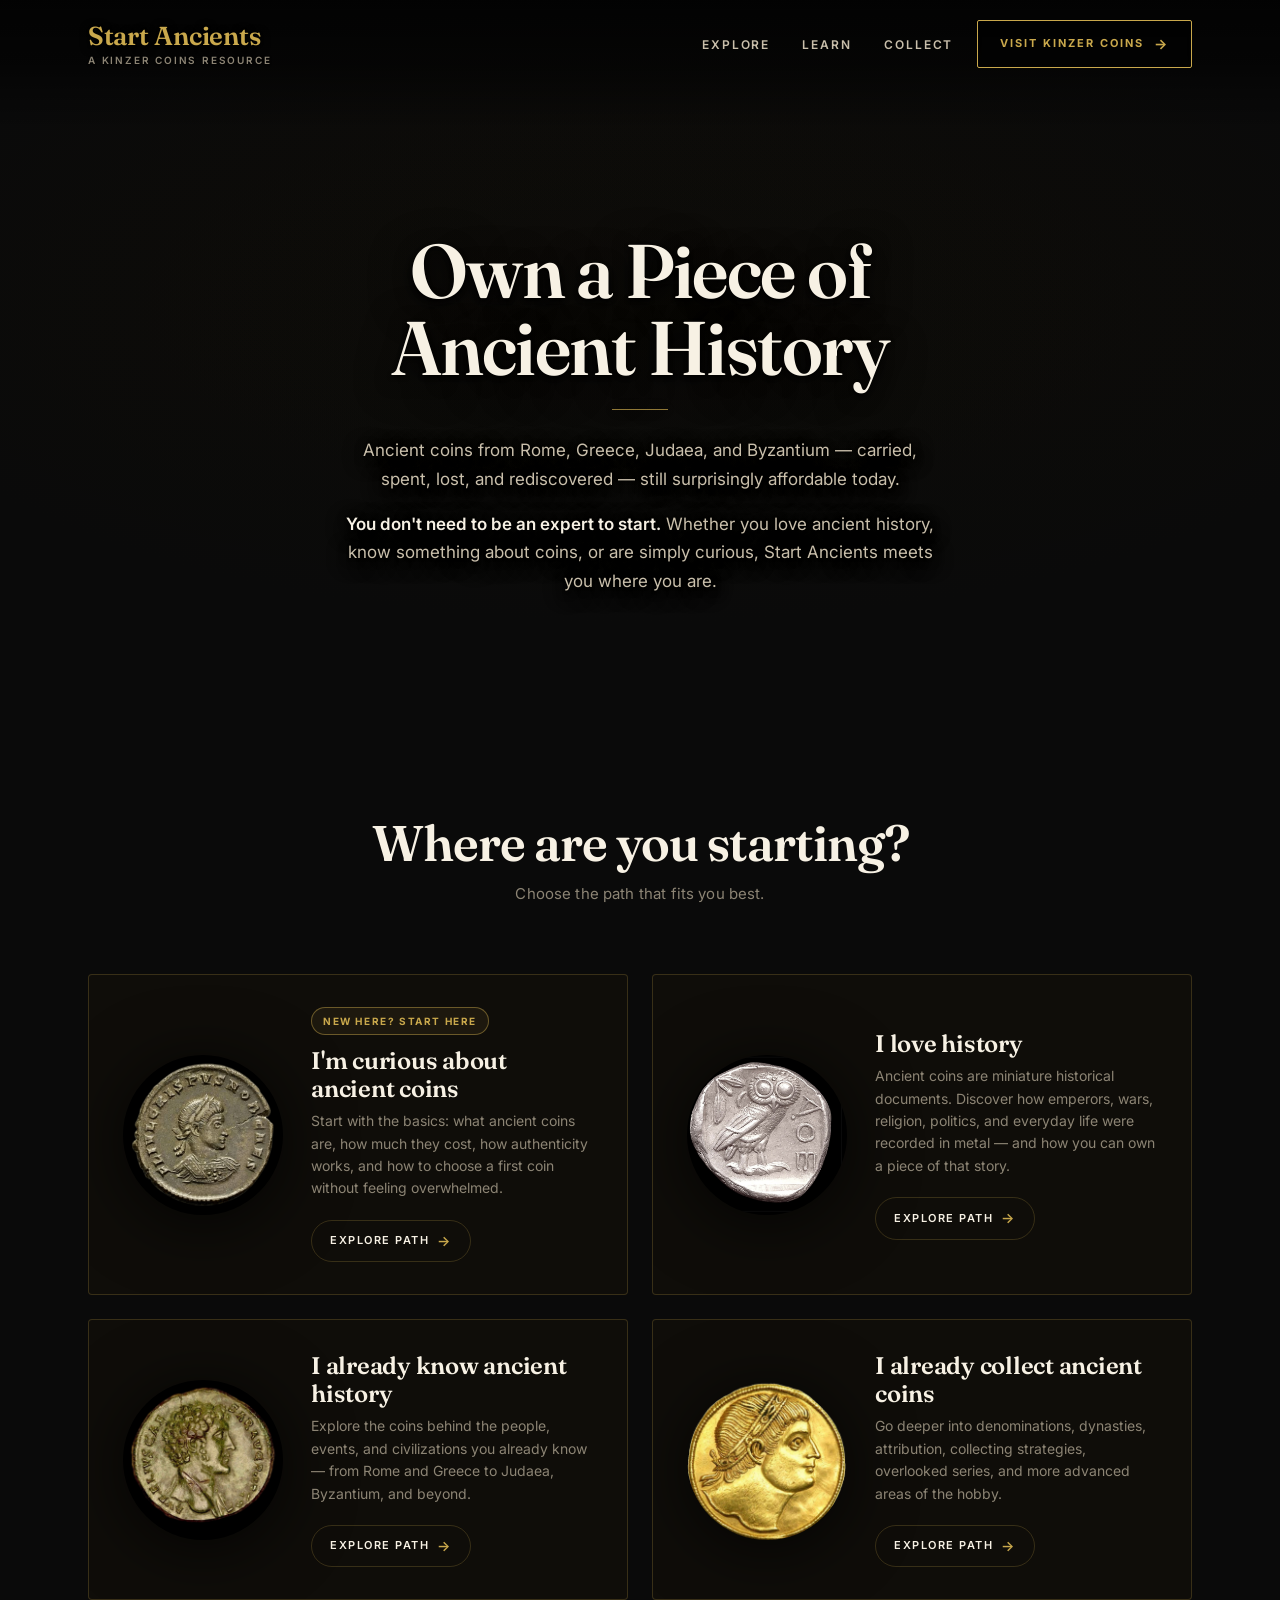
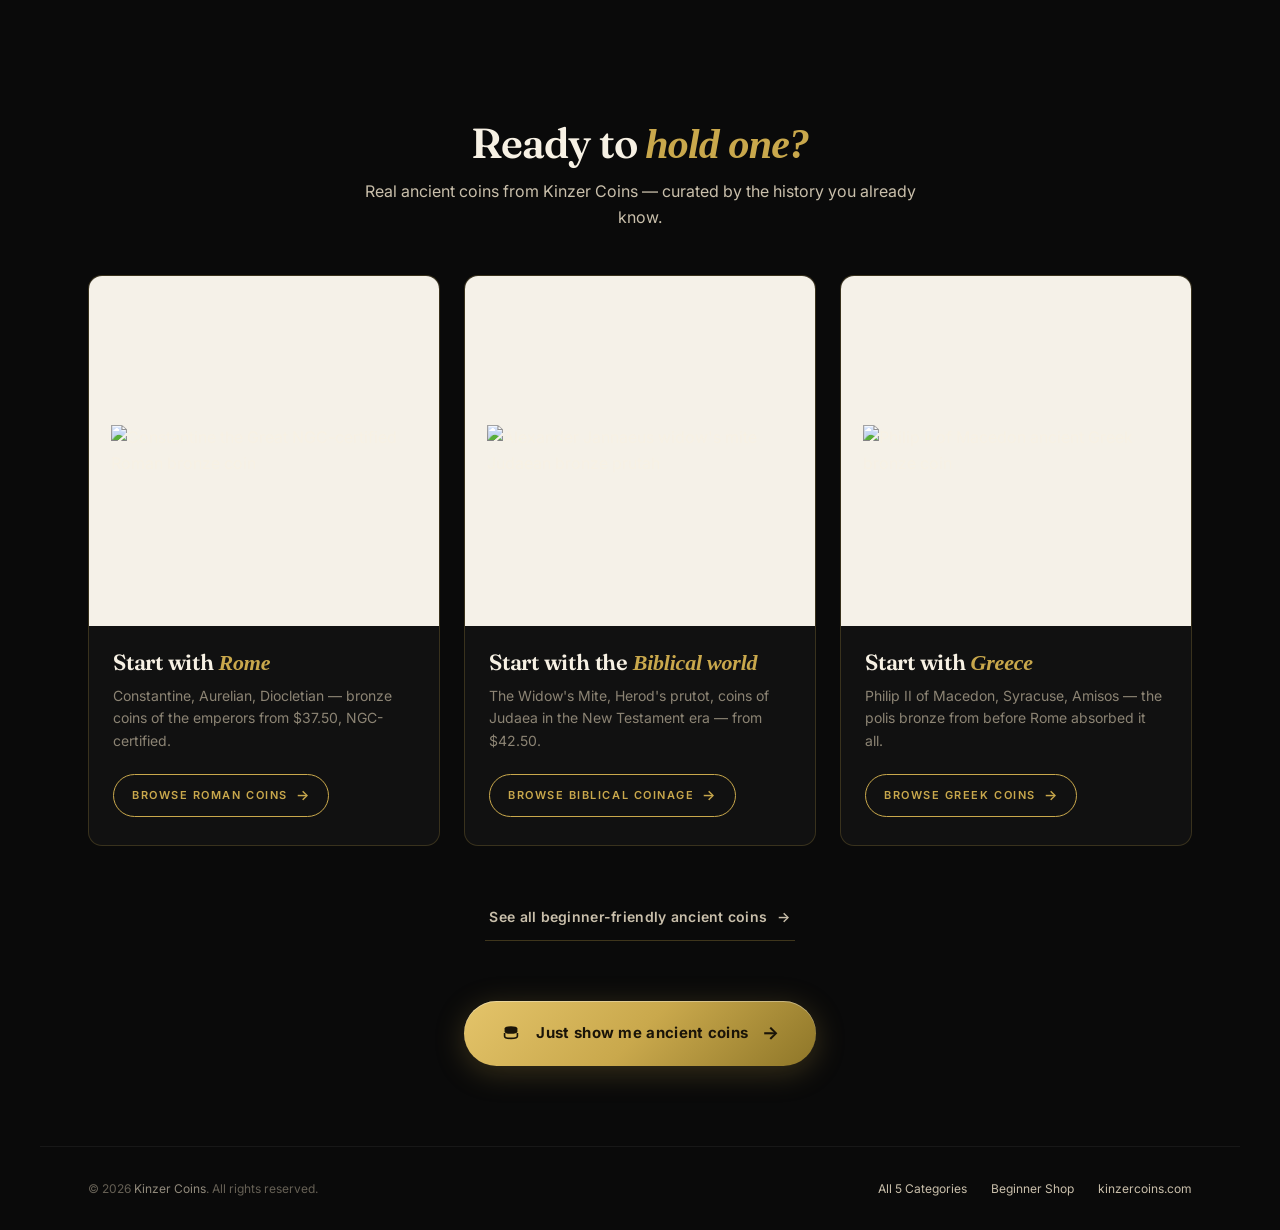
==== commit e71414e5: "feat: homepage "Ready to hold one?" 3-product module New section below the decision-tree with 3 cura" ====
--- a/index.html
+++ b/index.html
@@ -296,6 +296,94 @@
 .shop-cta::after{content:'→';font-size:18px;}
 .shop-cta:hover{transform:translateY(-2px);box-shadow:0 10px 36px rgba(201,168,76,.35),inset 0 1px 0 rgba(255,255,255,.35);}
 
+/* ═══════ SHOP PREVIEW MODULE ══════════════════════════════ */
+.shop-preview{
+  padding:80px var(--g) 40px;
+  max-width:var(--mx);
+  margin:0 auto;
+}
+.shop-preview-head{
+  text-align:center;margin-bottom:44px;
+}
+.shop-preview-h2{
+  font-family:var(--serif);font-size:clamp(30px,4vw,42px);font-weight:600;
+  color:var(--ink);letter-spacing:-.02em;line-height:1.1;
+  margin-bottom:12px;
+}
+.shop-preview-h2 em{color:var(--gold);font-style:italic;}
+.shop-preview-sub{
+  font-size:16px;color:var(--ink2);
+  max-width:560px;margin:0 auto;
+}
+.shop-preview-grid{
+  display:grid;grid-template-columns:repeat(3,1fr);
+  gap:24px;margin-bottom:40px;
+}
+.shop-card{
+  display:flex;flex-direction:column;
+  background:var(--bg2);
+  border:1px solid var(--line);
+  border-radius:14px;
+  overflow:hidden;
+  transition:transform .3s var(--e1),border-color .2s,background .2s;
+  color:var(--ink);
+}
+.shop-card:hover{
+  border-color:rgba(201,168,76,.5);
+  background:rgba(24,20,12,.75);
+  transform:translateY(-3px);
+}
+.shop-card-img{
+  aspect-ratio:1/1;
+  background:#F5F1E8;
+  display:flex;align-items:center;justify-content:center;
+  padding:22px;
+}
+.shop-card-img img{
+  max-width:100%;max-height:100%;
+  object-fit:contain;
+  display:block;
+}
+.shop-card-body{
+  padding:24px 24px 28px;
+  display:flex;flex-direction:column;flex:1;
+}
+.shop-card-title{
+  font-family:var(--serif);font-size:22px;font-weight:600;
+  color:var(--ink);letter-spacing:-.01em;line-height:1.15;
+  margin-bottom:10px;
+}
+.shop-card-title em{color:var(--gold);font-style:italic;}
+.shop-card-desc{
+  font-size:14px;color:var(--ink3);line-height:1.6;
+  margin-bottom:22px;flex:1;
+}
+.shop-card-cta{
+  display:inline-flex;align-items:center;gap:8px;
+  border:1px solid var(--gold);color:var(--gold);
+  padding:9px 18px;border-radius:var(--rp);
+  font-size:11px;font-weight:600;letter-spacing:.14em;text-transform:uppercase;
+  align-self:flex-start;
+  transition:background .2s,color .2s;
+}
+.shop-card-cta::after{content:'→';font-size:14px;}
+.shop-card:hover .shop-card-cta{background:var(--gold);color:#1a1408;}
+.shop-preview-foot{text-align:center;padding-top:8px;}
+.shop-preview-all{
+  display:inline-flex;align-items:center;gap:10px;
+  font-size:14px;font-weight:600;color:var(--ink2);
+  letter-spacing:.02em;
+  padding:12px 4px;
+  border-bottom:1px solid rgba(201,168,76,.28);
+  transition:color .2s,border-color .2s;
+}
+.shop-preview-all:hover{color:var(--gold);border-color:var(--gold);}
+@media (max-width: 820px){
+  .shop-preview{padding:56px var(--g) 24px;}
+  .shop-preview-grid{grid-template-columns:1fr;gap:18px;}
+  .shop-card-img{aspect-ratio:auto;height:220px;padding:18px;}
+}
+
 /* ═══════ FOOTER ═════════════════════════════════════════════ */
 .foot{
   border-top:1px solid var(--line2);
@@ -412,6 +500,50 @@
 
 </section>
 
+<section class="shop-preview" aria-labelledby="shop-preview-heading">
+  <div class="shop-preview-head">
+    <h2 class="shop-preview-h2" id="shop-preview-heading">Ready to <em>hold one?</em></h2>
+    <p class="shop-preview-sub">Real ancient coins from Kinzer Coins — curated by the history you already know.</p>
+  </div>
+
+  <div class="shop-preview-grid">
+
+    <a href="https://kinzercoins.com/collections/roman-empire?utm_source=startancients&amp;utm_medium=module&amp;utm_campaign=ready-to-hold&amp;utm_content=rome" target="_blank" rel="noopener" class="shop-card">
+      <div class="shop-card-img"><img src="https://cdn.shopify.com/s/files/1/0970/6202/7570/files/constantine-the-great-ancient-roman-bronze-coin-ad-306-337-ngc-certifiedroman-imperial-coins-9645174.jpg?v=1787538367" alt="Constantine the Great NGC-certified Roman bronze coin" loading="lazy" decoding="async"/></div>
+      <div class="shop-card-body">
+        <div class="shop-card-title">Start with <em>Rome</em></div>
+        <p class="shop-card-desc">Constantine, Aurelian, Diocletian — bronze coins of the emperors from $37.50, NGC-certified.</p>
+        <span class="shop-card-cta">Browse Roman coins</span>
+      </div>
+    </a>
+
+    <a href="https://kinzercoins.com/collections/biblical-judaean?utm_source=startancients&amp;utm_medium=module&amp;utm_campaign=ready-to-hold&amp;utm_content=biblical" target="_blank" rel="noopener" class="shop-card">
+      <div class="shop-card-img"><img src="https://cdn.shopify.com/s/files/1/0970/6202/7570/files/judaea-alexander-jannaeus-bronze-prutah-widows-mite-biblical-type-ngc-certified-4522899.webp?v=1771884077" alt="Alexander Jannaeus widow's mite Judaean bronze prutah" loading="lazy" decoding="async"/></div>
+      <div class="shop-card-body">
+        <div class="shop-card-title">Start with the <em>Biblical world</em></div>
+        <p class="shop-card-desc">The Widow's Mite, Herod's prutot, coins of Judaea in the New Testament era — from $42.50.</p>
+        <span class="shop-card-cta">Browse Biblical coinage</span>
+      </div>
+    </a>
+
+    <a href="https://kinzercoins.com/collections/greek?utm_source=startancients&amp;utm_medium=module&amp;utm_campaign=ready-to-hold&amp;utm_content=greek" target="_blank" rel="noopener" class="shop-card">
+      <div class="shop-card-img"><img src="https://cdn.shopify.com/s/files/1/0970/6202/7570/files/ancient-bronze-coin-of-philip-ii-of-macedon-father-of-alexander-the-great-struck-in-the-4th-century-bc-around-the-time-of-his-assassination-album-history-collec-3723991.webp?v=1771883782" alt="Philip II of Macedon ancient Greek bronze coin" loading="lazy" decoding="async"/></div>
+      <div class="shop-card-body">
+        <div class="shop-card-title">Start with <em>Greece</em></div>
+        <p class="shop-card-desc">Philip II of Macedon, Syracuse, Amisos — the polis bronze from before Rome absorbed it all.</p>
+        <span class="shop-card-cta">Browse Greek coins</span>
+      </div>
+    </a>
+
+  </div>
+
+  <div class="shop-preview-foot">
+    <a href="https://kinzercoins.com/collections/im-new-to-ancient-coins?utm_source=startancients&amp;utm_medium=module&amp;utm_campaign=ready-to-hold&amp;utm_content=beginner-shop-all" target="_blank" rel="noopener" class="shop-preview-all">
+      See all beginner-friendly ancient coins <span aria-hidden="true">→</span>
+    </a>
+  </div>
+</section>
+
 <div class="shop-cta-wrap">
   <a href="https://kinzercoins.com/collections/im-new-to-ancient-coins" target="_blank" rel="noopener" class="shop-cta">
     Just show me ancient coins
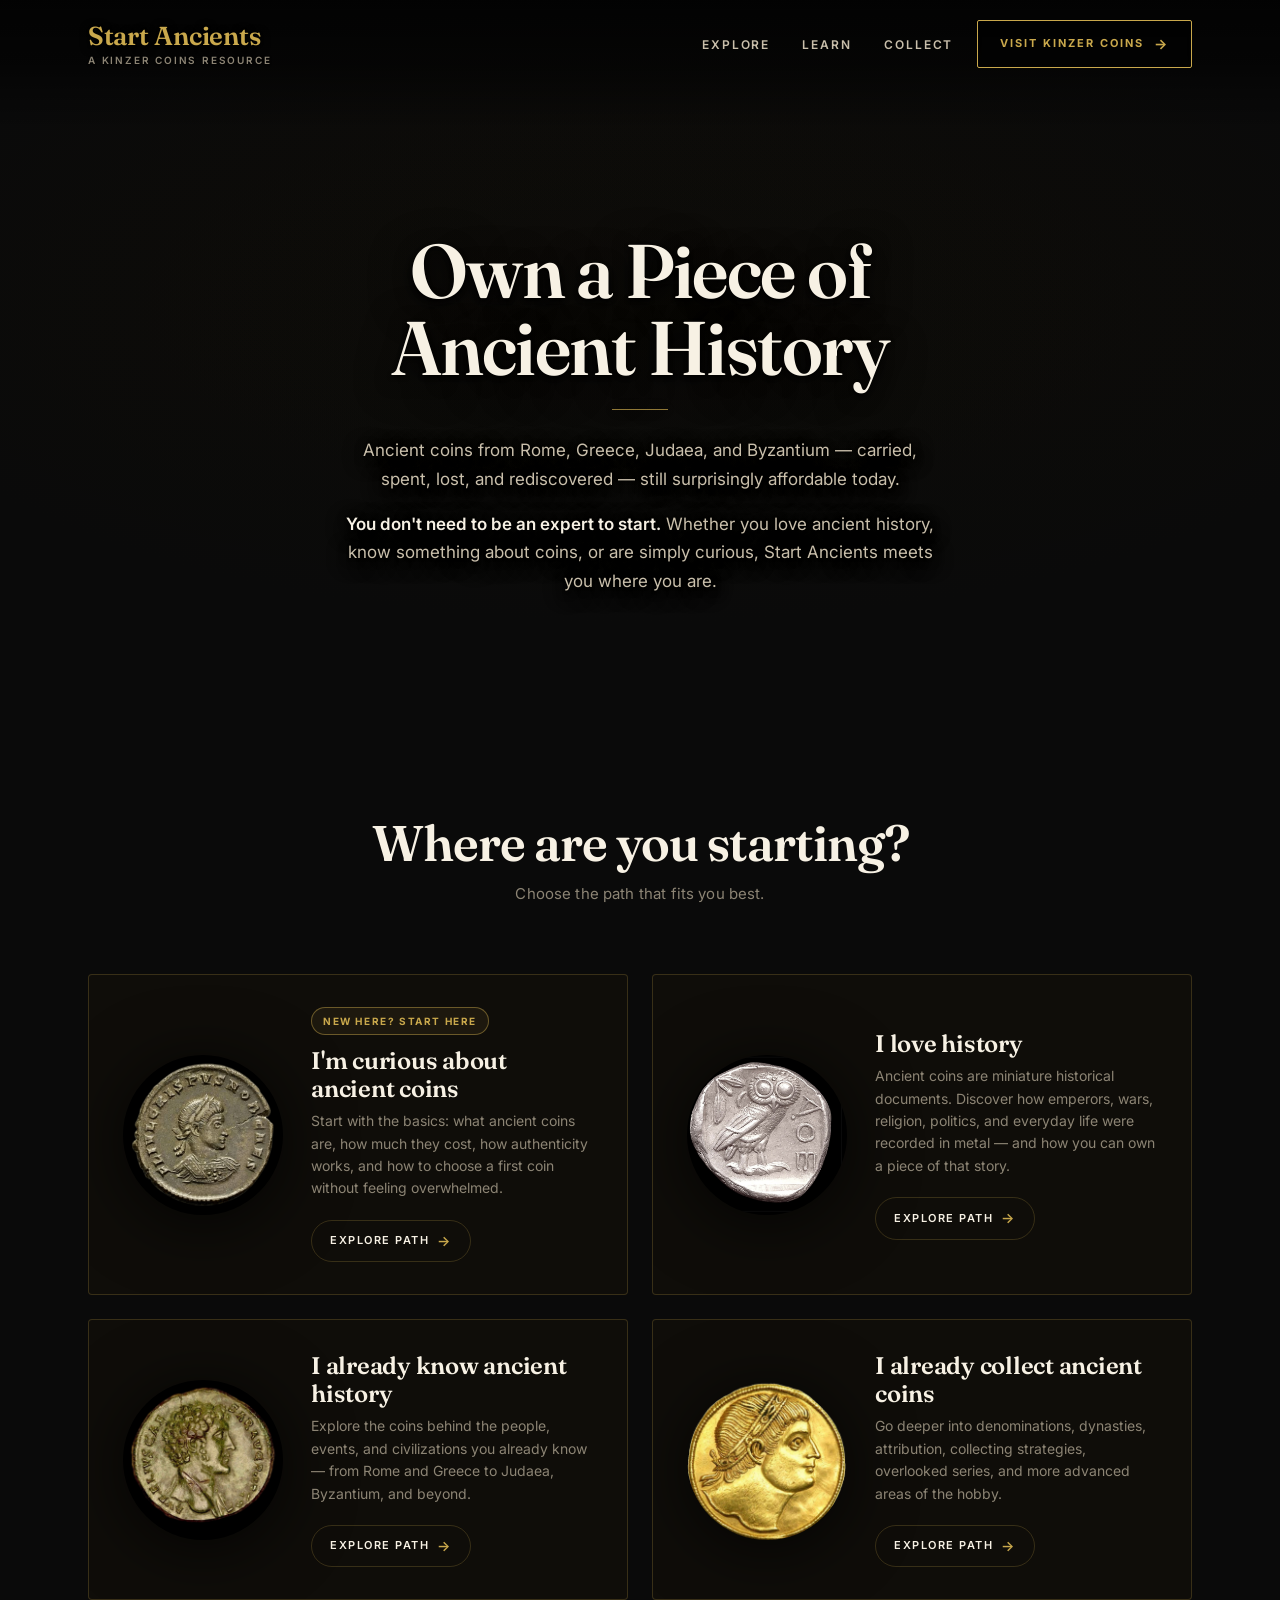
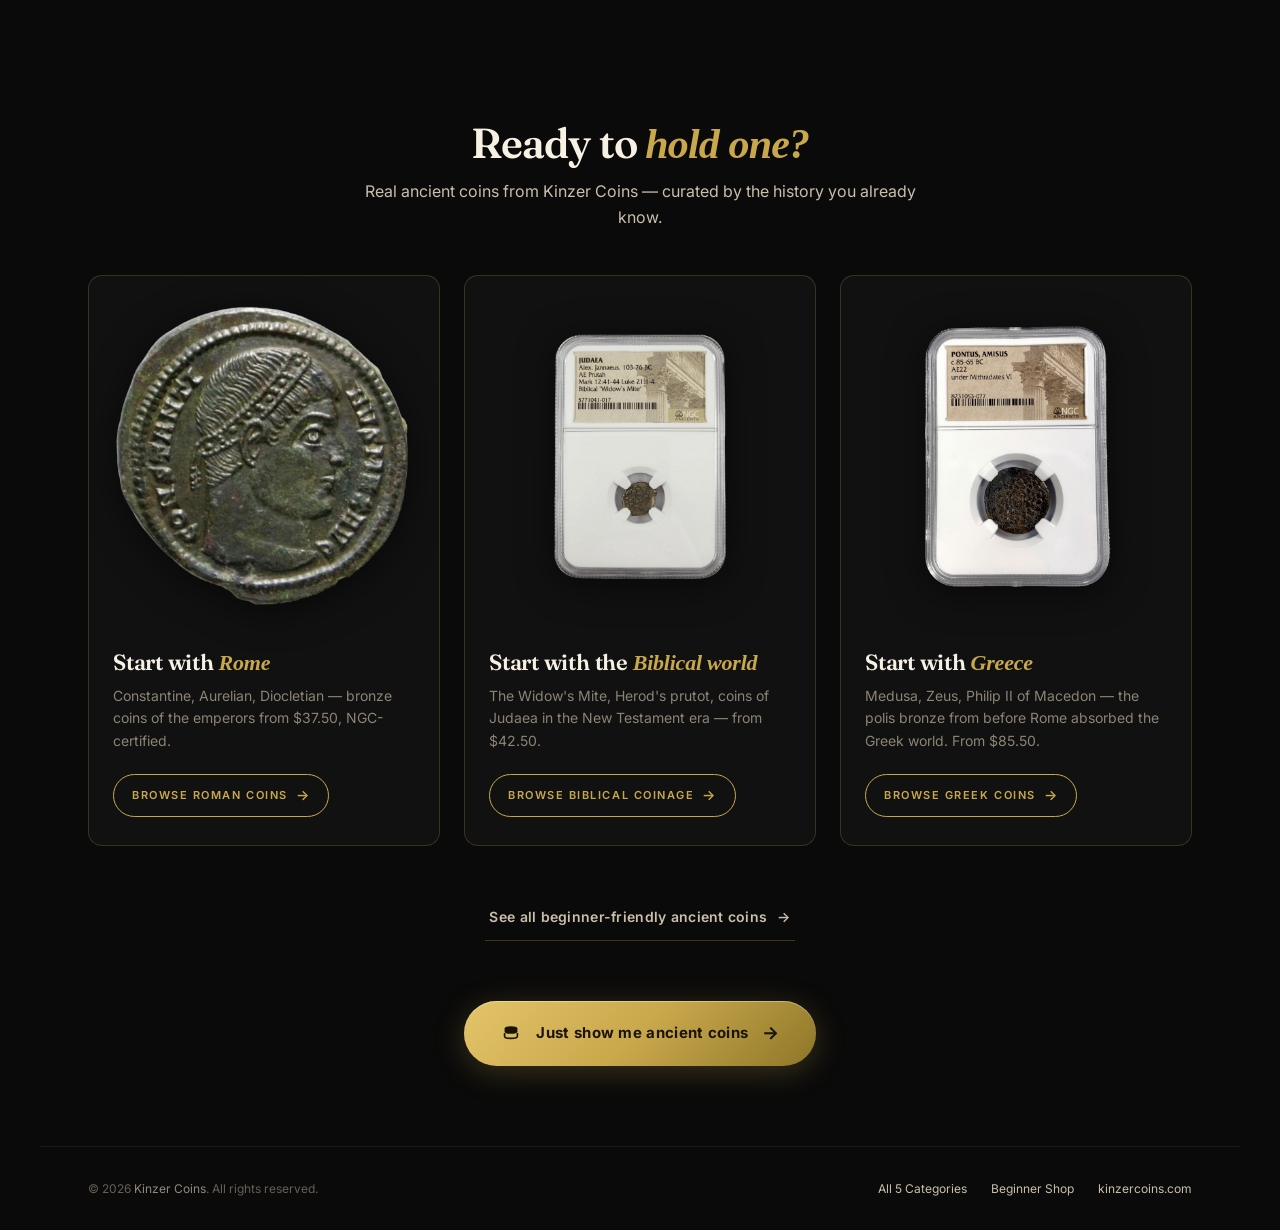
==== commit edd9f524: "fix: on-brand product photos for "Ready to hold one?" module Diana + Dean feedback: the ivory panel " ====
--- a/index.html
+++ b/index.html
@@ -335,15 +335,18 @@
 }
 .shop-card-img{
   aspect-ratio:1/1;
-  background:#F5F1E8;
+  background:transparent;
   display:flex;align-items:center;justify-content:center;
-  padding:22px;
+  padding:28px 22px 16px;
 }
 .shop-card-img img{
   max-width:100%;max-height:100%;
   object-fit:contain;
   display:block;
-}
+  filter:drop-shadow(0 6px 18px rgba(0,0,0,.55));
+  transition:transform .5s var(--e1);
+}
+.shop-card:hover .shop-card-img img{transform:translateY(-4px) scale(1.02);}
 .shop-card-body{
   padding:24px 24px 28px;
   display:flex;flex-direction:column;flex:1;
@@ -509,7 +512,7 @@
   <div class="shop-preview-grid">
 
     <a href="https://kinzercoins.com/collections/roman-empire?utm_source=startancients&amp;utm_medium=module&amp;utm_campaign=ready-to-hold&amp;utm_content=rome" target="_blank" rel="noopener" class="shop-card">
-      <div class="shop-card-img"><img src="https://cdn.shopify.com/s/files/1/0970/6202/7570/files/constantine-the-great-ancient-roman-bronze-coin-ad-306-337-ngc-certifiedroman-imperial-coins-9645174.jpg?v=1787538367" alt="Constantine the Great NGC-certified Roman bronze coin" loading="lazy" decoding="async"/></div>
+      <div class="shop-card-img"><img src="/assets/shop/constantine.png" alt="Constantine the Great NGC-certified Roman bronze coin" loading="lazy" decoding="async"/></div>
       <div class="shop-card-body">
         <div class="shop-card-title">Start with <em>Rome</em></div>
         <p class="shop-card-desc">Constantine, Aurelian, Diocletian — bronze coins of the emperors from $37.50, NGC-certified.</p>
@@ -518,7 +521,7 @@
     </a>
 
     <a href="https://kinzercoins.com/collections/biblical-judaean?utm_source=startancients&amp;utm_medium=module&amp;utm_campaign=ready-to-hold&amp;utm_content=biblical" target="_blank" rel="noopener" class="shop-card">
-      <div class="shop-card-img"><img src="https://cdn.shopify.com/s/files/1/0970/6202/7570/files/judaea-alexander-jannaeus-bronze-prutah-widows-mite-biblical-type-ngc-certified-4522899.webp?v=1771884077" alt="Alexander Jannaeus widow's mite Judaean bronze prutah" loading="lazy" decoding="async"/></div>
+      <div class="shop-card-img"><img src="/assets/shop/widows-mite.png" alt="Alexander Jannaeus widow's mite Judaean bronze prutah in NGC slab" loading="lazy" decoding="async"/></div>
       <div class="shop-card-body">
         <div class="shop-card-title">Start with the <em>Biblical world</em></div>
         <p class="shop-card-desc">The Widow's Mite, Herod's prutot, coins of Judaea in the New Testament era — from $42.50.</p>
@@ -527,10 +530,10 @@
     </a>
 
     <a href="https://kinzercoins.com/collections/greek?utm_source=startancients&amp;utm_medium=module&amp;utm_campaign=ready-to-hold&amp;utm_content=greek" target="_blank" rel="noopener" class="shop-card">
-      <div class="shop-card-img"><img src="https://cdn.shopify.com/s/files/1/0970/6202/7570/files/ancient-bronze-coin-of-philip-ii-of-macedon-father-of-alexander-the-great-struck-in-the-4th-century-bc-around-the-time-of-his-assassination-album-history-collec-3723991.webp?v=1771883782" alt="Philip II of Macedon ancient Greek bronze coin" loading="lazy" decoding="async"/></div>
+      <div class="shop-card-img"><img src="/assets/shop/medusa.png" alt="Amisos Greek bronze coin featuring Medusa, struck under Mithradates VI, in NGC slab" loading="lazy" decoding="async"/></div>
       <div class="shop-card-body">
         <div class="shop-card-title">Start with <em>Greece</em></div>
-        <p class="shop-card-desc">Philip II of Macedon, Syracuse, Amisos — the polis bronze from before Rome absorbed it all.</p>
+        <p class="shop-card-desc">Medusa, Zeus, Philip II of Macedon — the polis bronze from before Rome absorbed the Greek world. From $85.50.</p>
         <span class="shop-card-cta">Browse Greek coins</span>
       </div>
     </a>
